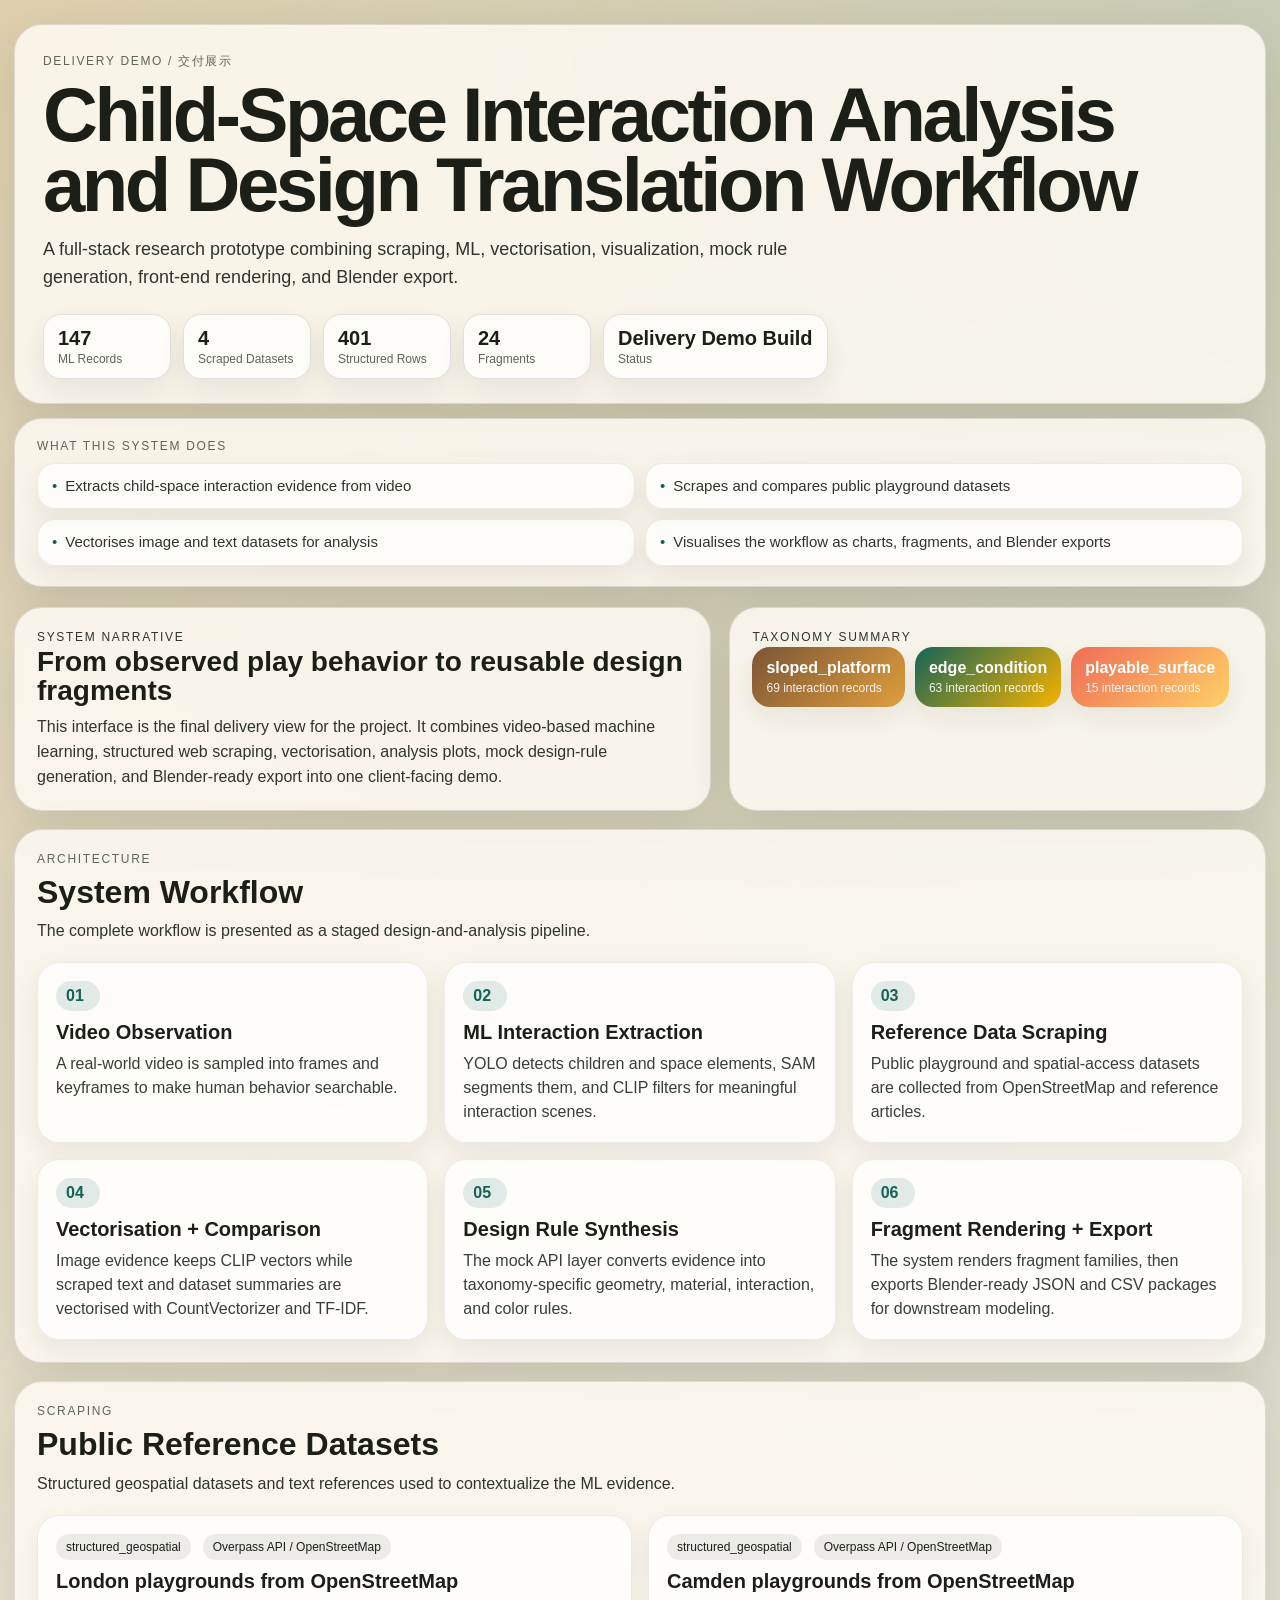
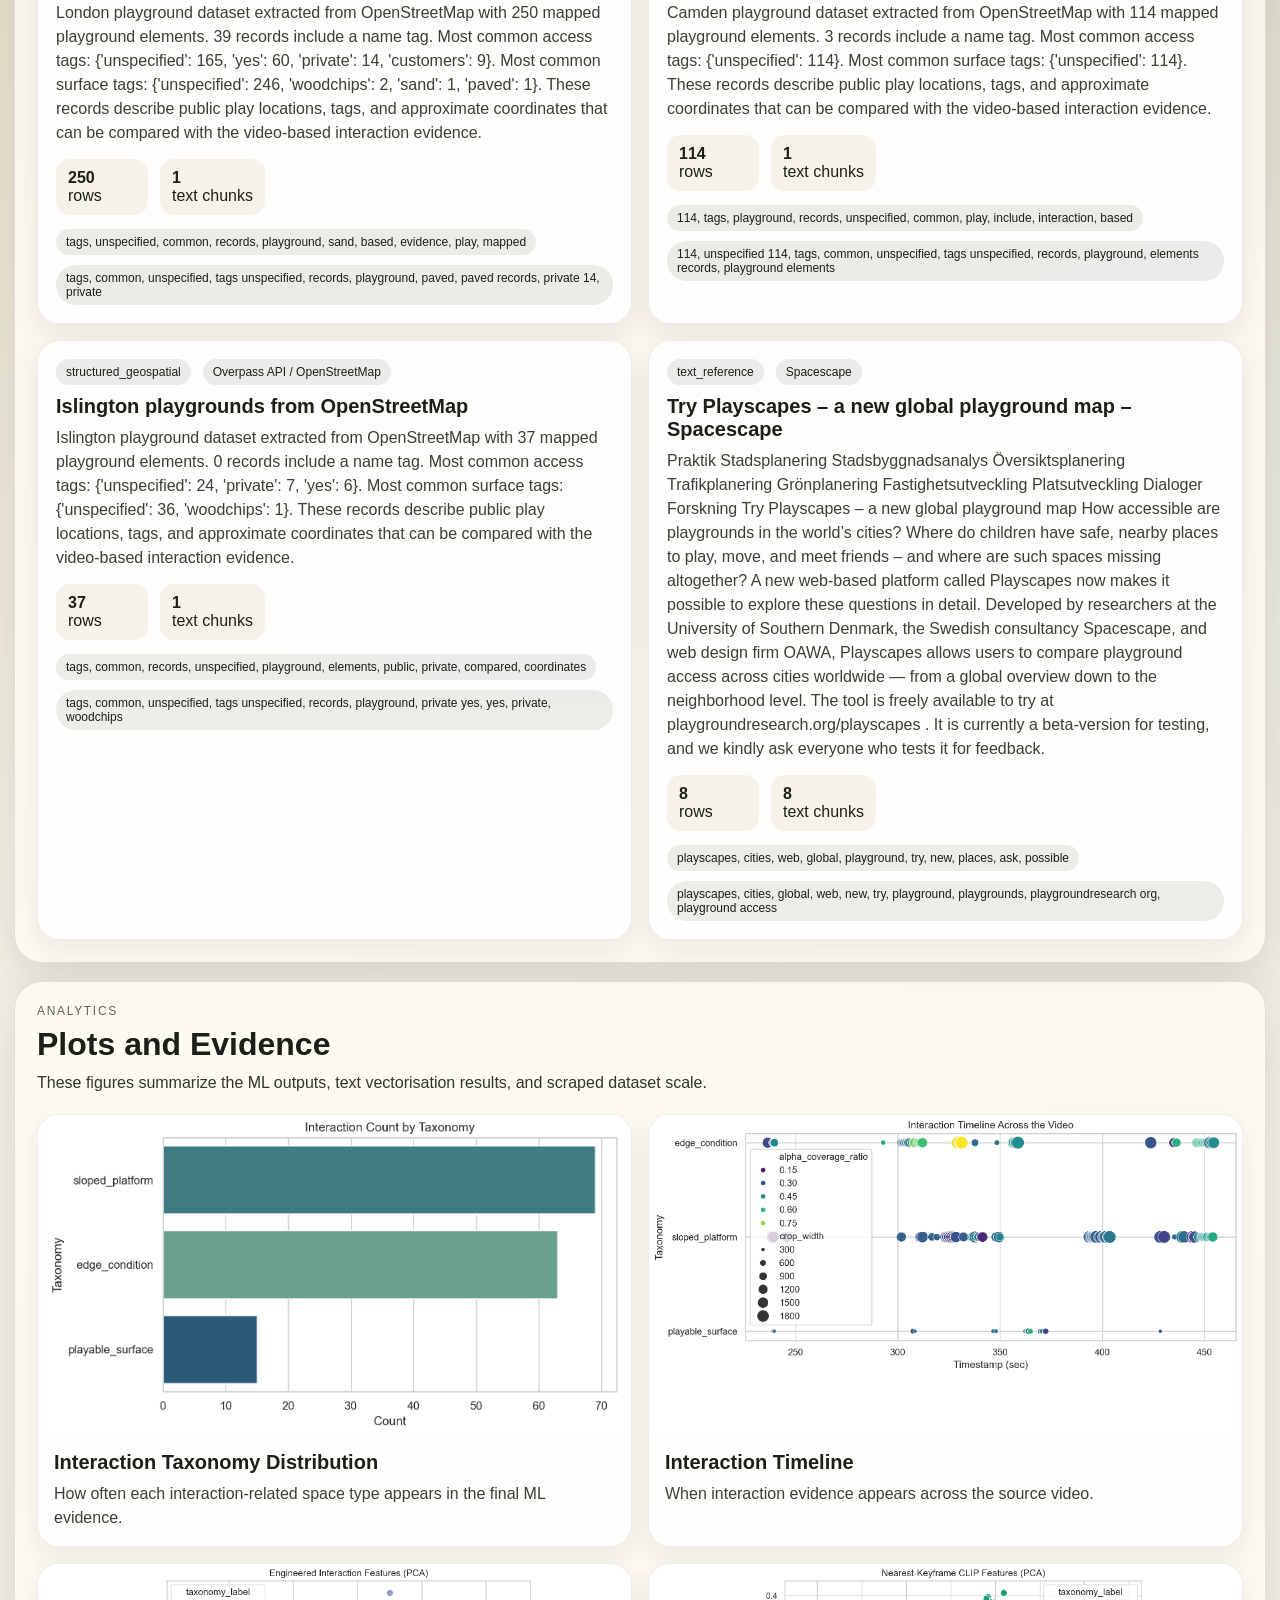
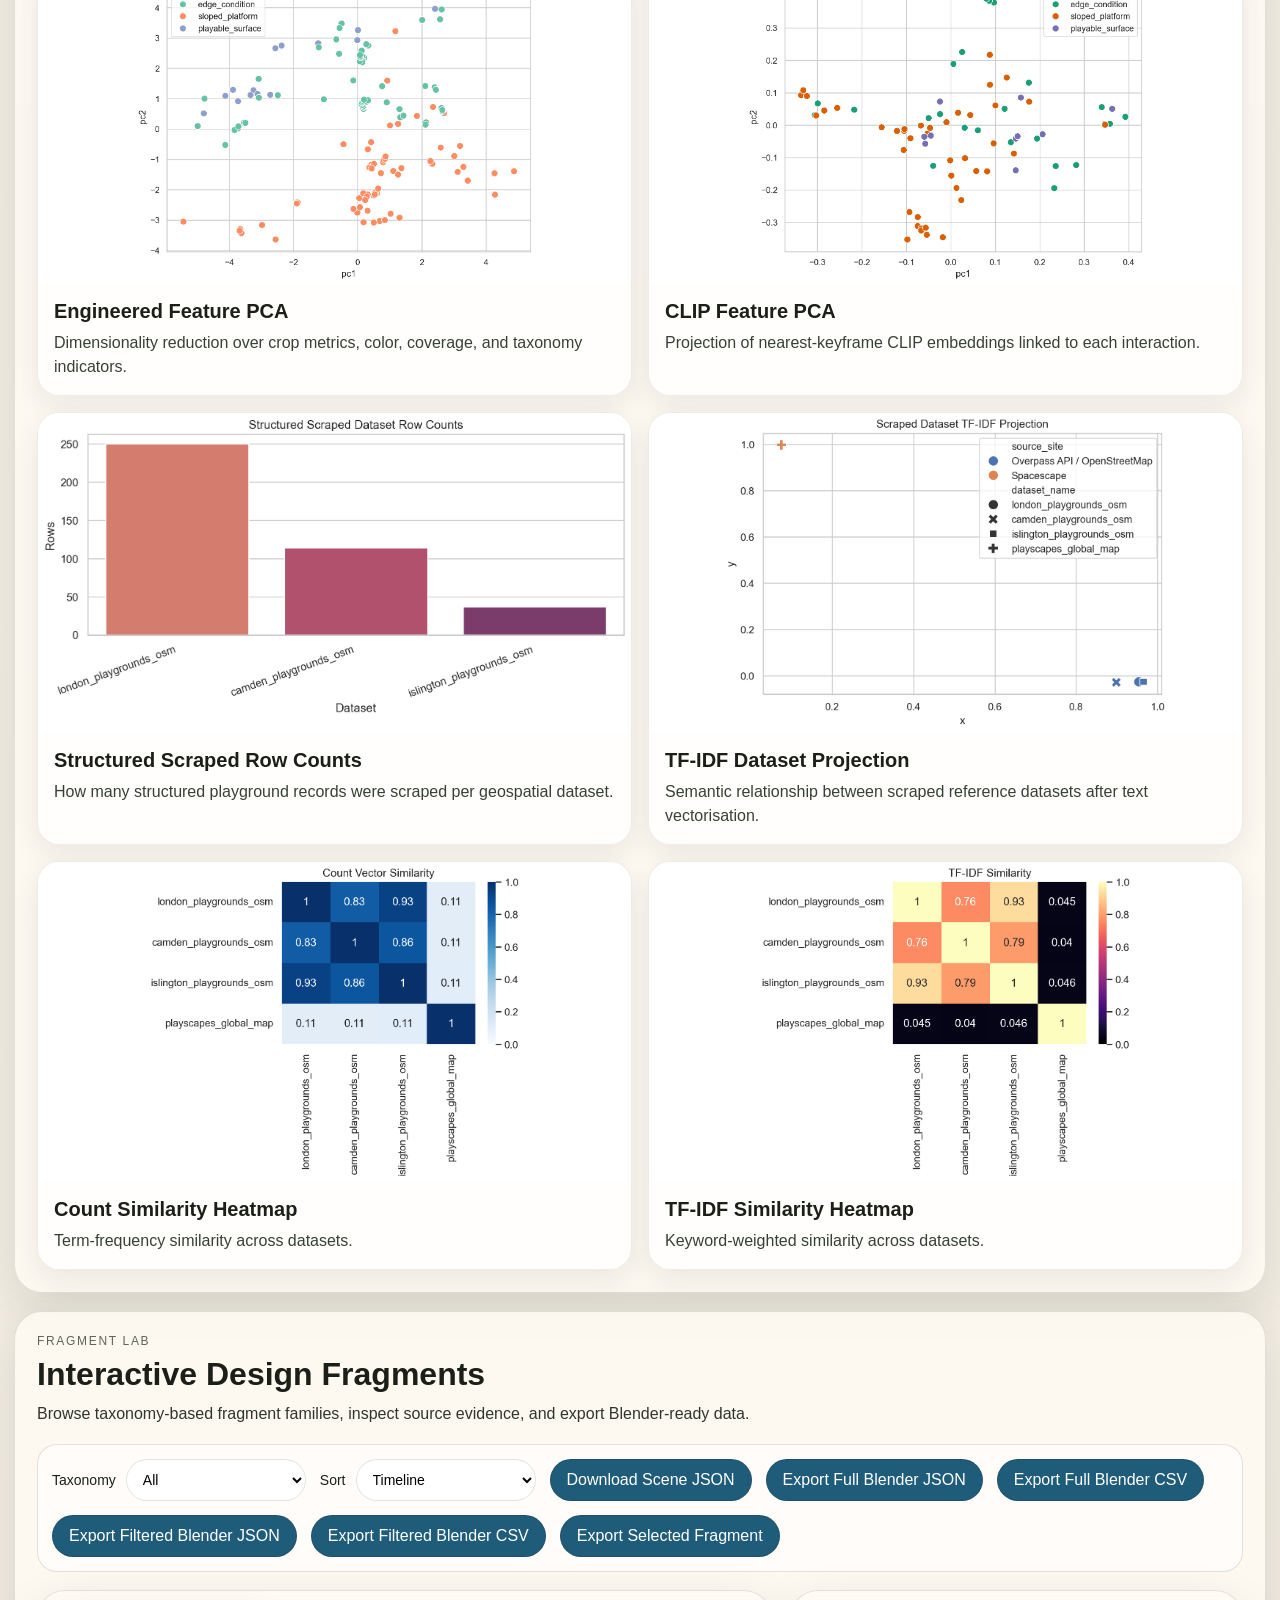
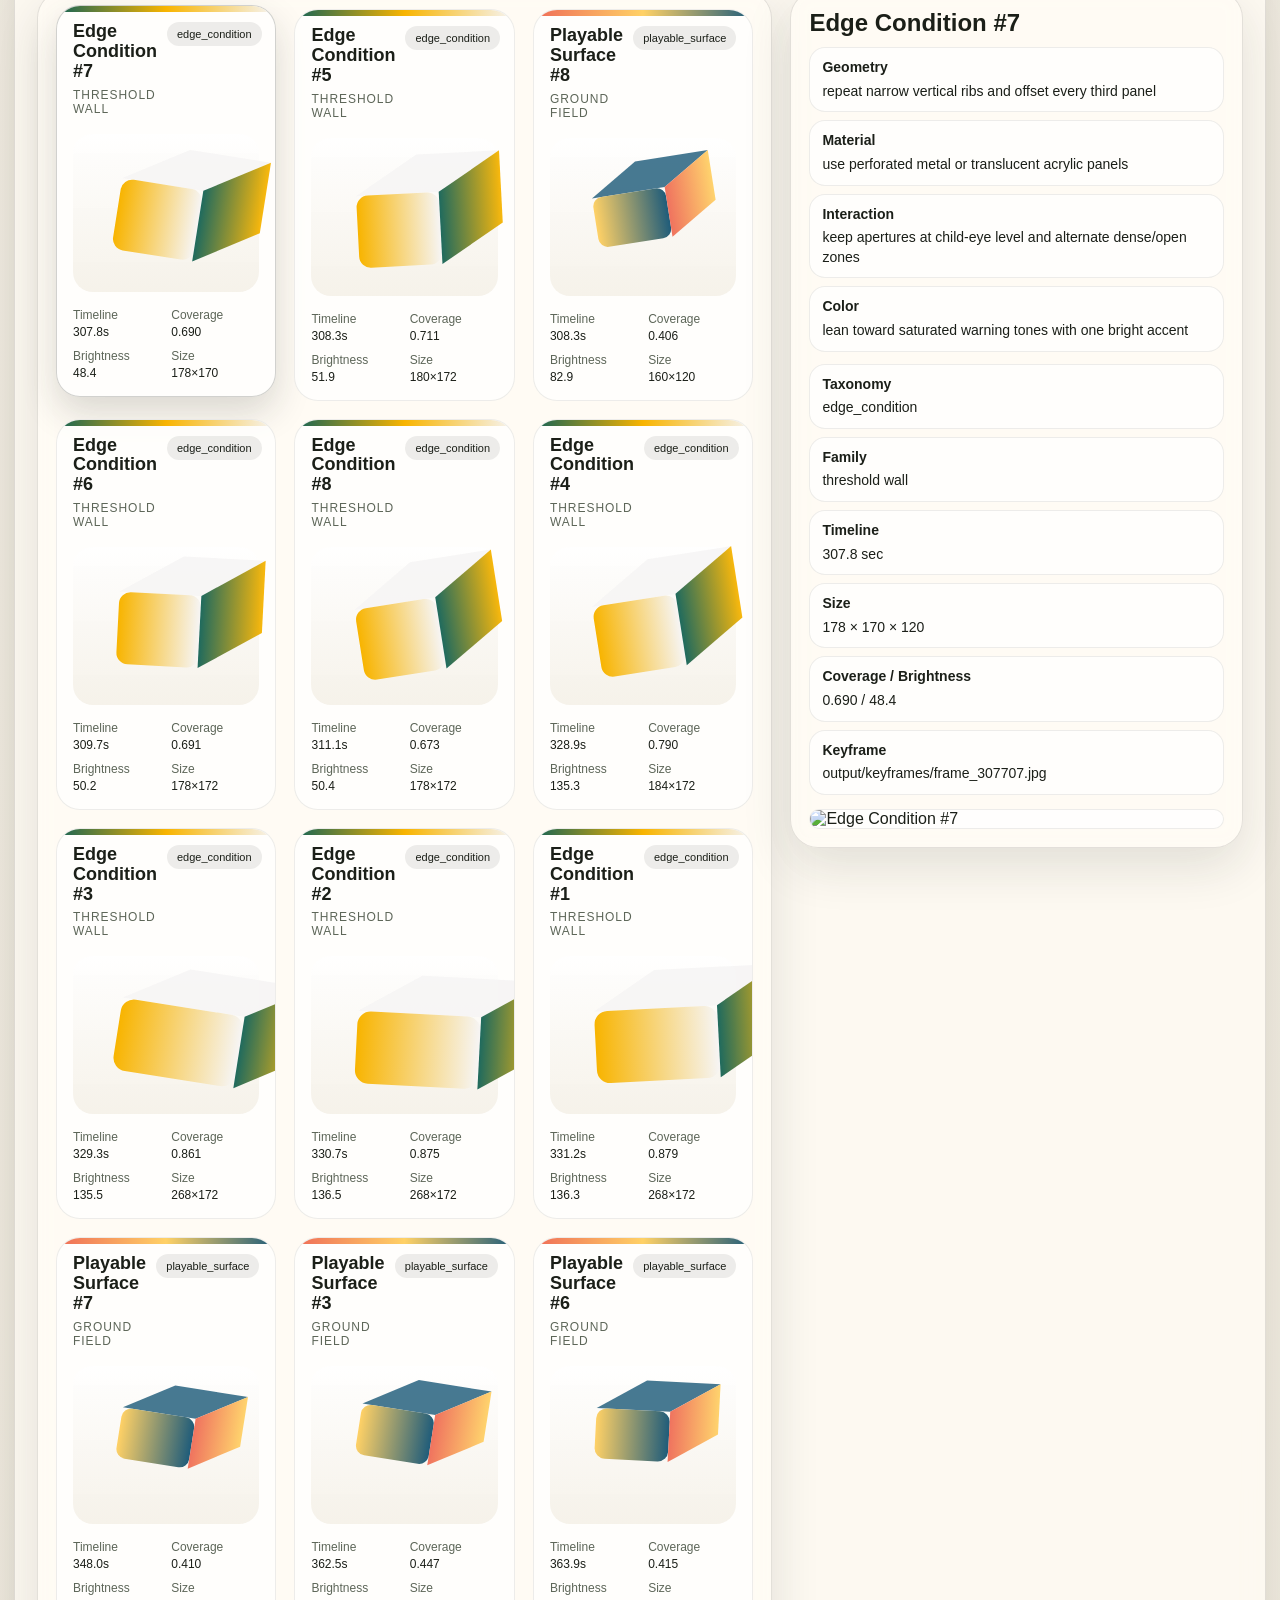
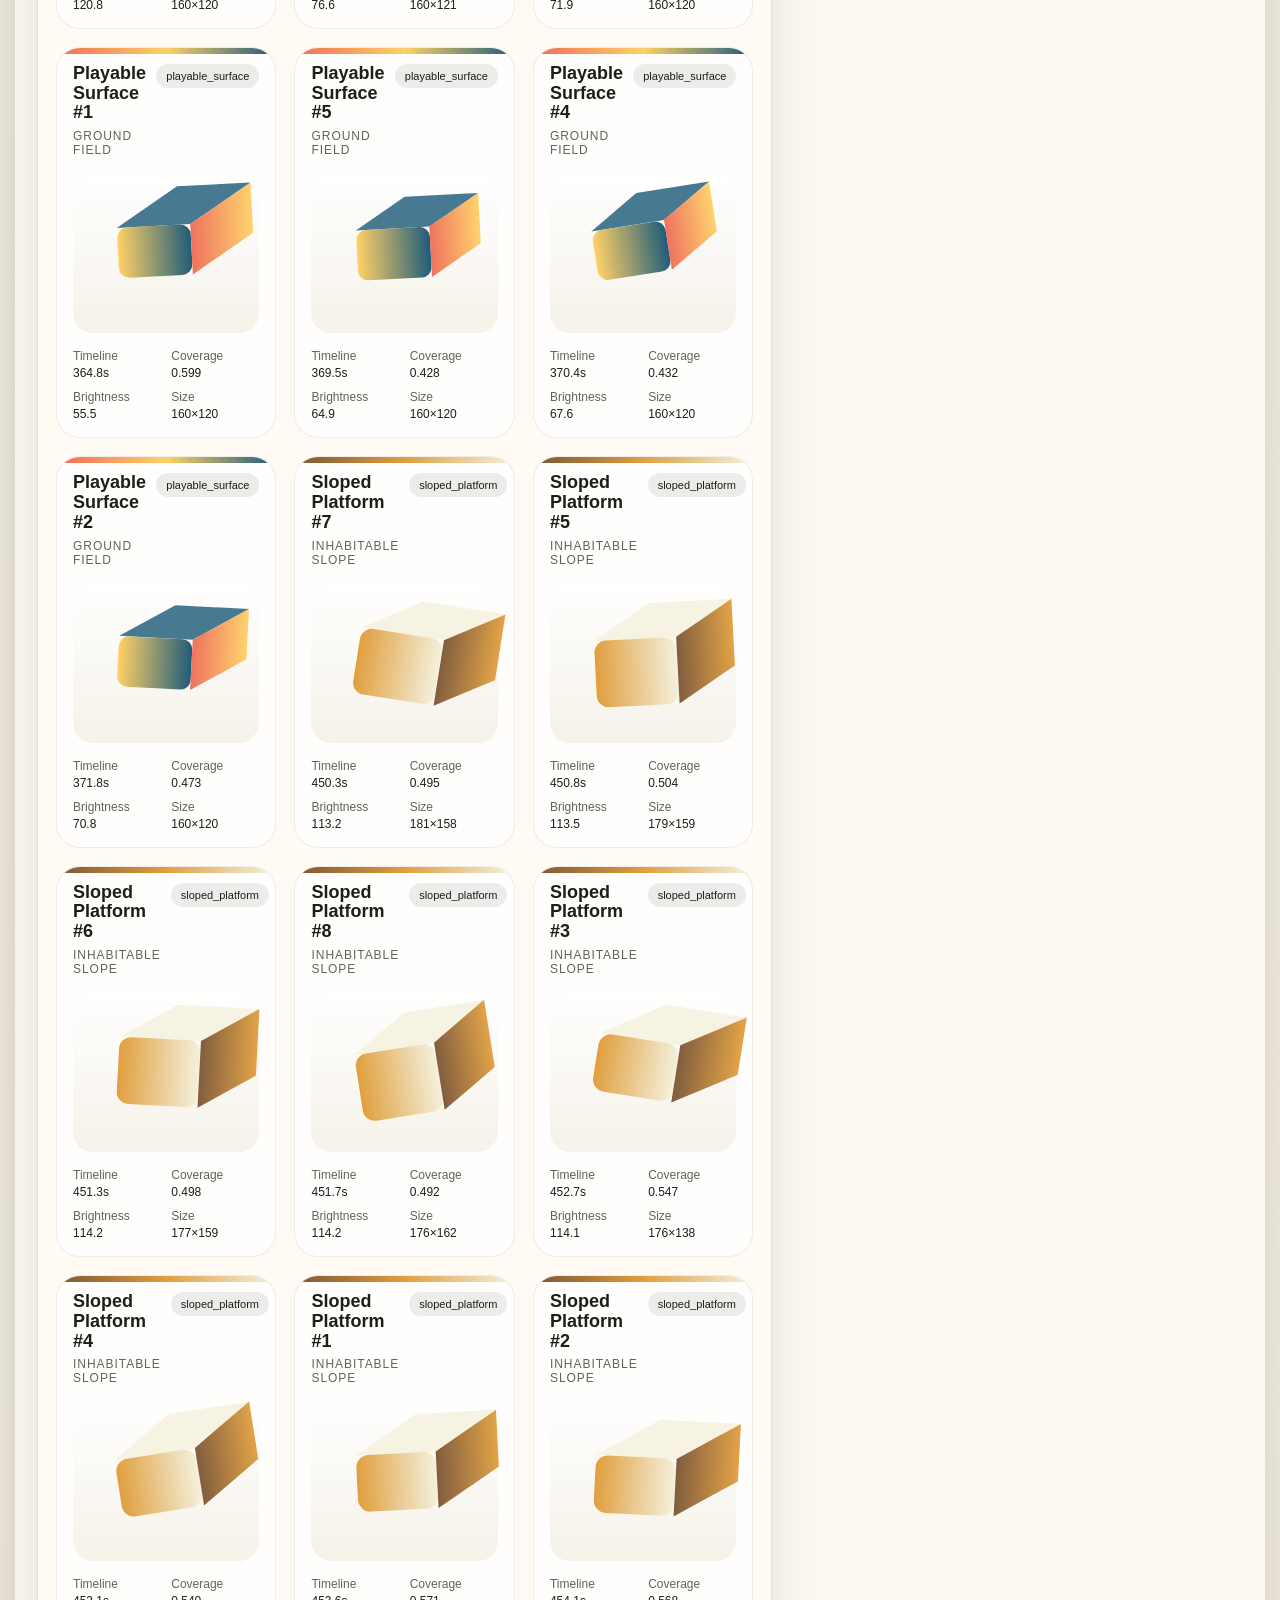
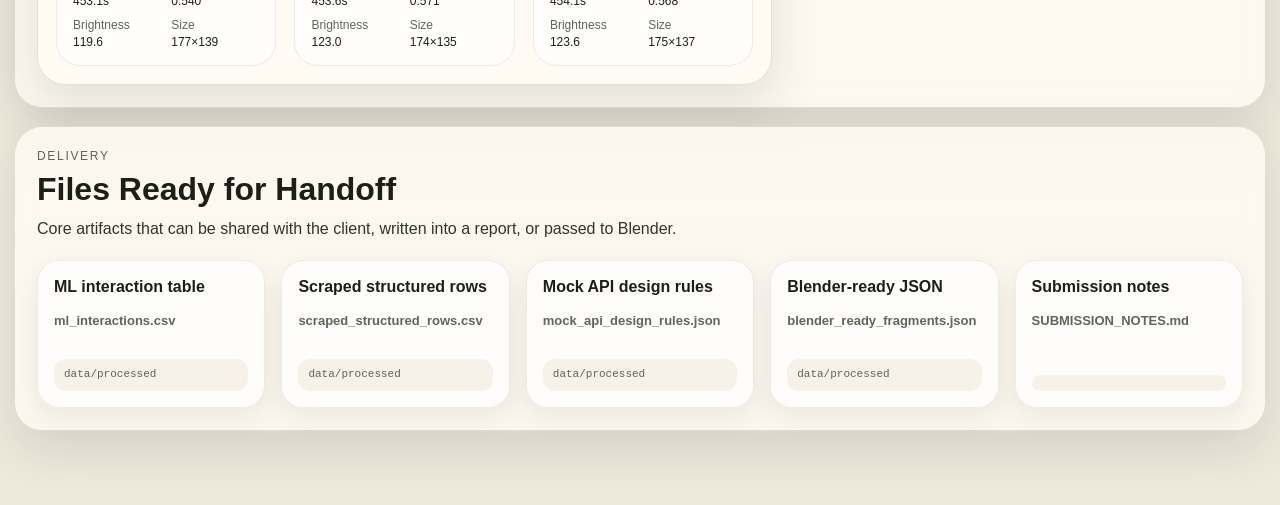
==== frontend/index.html @ 7c7498dd "Add files via upload" ====
<!doctype html>
<html lang="en">
  <head>
    <meta charset="utf-8" />
    <meta name="viewport" content="width=device-width, initial-scale=1" />
    <title>Child-Space Interaction Workflow Demo</title>
    <link rel="stylesheet" href="./styles.css" />
  </head>
  <body>
    <main class="page">
      <section class="hero">
        <div class="hero-copy">
          <p class="eyebrow">Delivery Demo / 交付展示</p>
          <h1 id="project-title">Child-Space Interaction Workflow</h1>
          <p class="lede" id="project-subtitle"></p>
          <div class="hero-stats" id="hero-stats"></div>
        </div>
        <aside class="hero-panel">
          <p class="overview-label">What This System Does</p>
          <ul class="hero-list">
            <li>Extracts child-space interaction evidence from video</li>
            <li>Scrapes and compares public playground datasets</li>
            <li>Vectorises image and text datasets for analysis</li>
            <li>Visualises the workflow as charts, fragments, and Blender exports</li>
          </ul>
        </aside>
      </section>

      <section class="overview-grid">
        <article class="overview-card overview-card-wide">
          <p class="overview-label">System Narrative</p>
          <h2>From observed play behavior to reusable design fragments</h2>
          <p>
            This interface is the final delivery view for the project. It combines video-based machine learning,
            structured web scraping, vectorisation, analysis plots, mock design-rule generation, and Blender-ready export
            into one client-facing demo.
          </p>
        </article>
        <article class="overview-card">
          <p class="overview-label">Taxonomy Summary</p>
          <div class="taxonomy-pills" id="taxonomy-pills"></div>
        </article>
      </section>

      <section class="section-card">
        <div class="section-header">
          <p class="section-kicker">Architecture</p>
          <h2>System Workflow</h2>
          <p>The complete workflow is presented as a staged design-and-analysis pipeline.</p>
        </div>
        <div class="workflow-grid" id="workflow-grid"></div>
      </section>

      <section class="section-card">
        <div class="section-header">
          <p class="section-kicker">Scraping</p>
          <h2>Public Reference Datasets</h2>
          <p>Structured geospatial datasets and text references used to contextualize the ML evidence.</p>
        </div>
        <div class="dataset-grid" id="dataset-grid"></div>
      </section>

      <section class="section-card">
        <div class="section-header">
          <p class="section-kicker">Analytics</p>
          <h2>Plots and Evidence</h2>
          <p>These figures summarize the ML outputs, text vectorisation results, and scraped dataset scale.</p>
        </div>
        <div class="plot-grid" id="plot-grid"></div>
      </section>

      <section class="section-card">
        <div class="section-header">
          <p class="section-kicker">Fragment Lab</p>
          <h2>Interactive Design Fragments</h2>
          <p>Browse taxonomy-based fragment families, inspect source evidence, and export Blender-ready data.</p>
        </div>

        <section class="toolbar">
          <label>
            Taxonomy
            <select id="taxonomy-filter">
              <option value="all">All</option>
            </select>
          </label>
          <label>
            Sort
            <select id="sort-mode">
              <option value="timestamp">Timeline</option>
              <option value="brightness">Brightness</option>
              <option value="coverage">Coverage</option>
            </select>
          </label>
          <button class="toolbar-button" id="download-scene" type="button">Download Scene JSON</button>
          <button class="toolbar-button" id="download-blender-full" type="button">Export Full Blender JSON</button>
          <button class="toolbar-button" id="download-blender-full-csv" type="button">Export Full Blender CSV</button>
          <button class="toolbar-button" id="download-blender-filtered" type="button">Export Filtered Blender JSON</button>
          <button class="toolbar-button" id="download-blender-filtered-csv" type="button">Export Filtered Blender CSV</button>
          <button class="toolbar-button" id="download-blender-selected" type="button">Export Selected Fragment</button>
        </section>

        <div class="fragment-layout">
          <div class="stage-wrap">
            <div class="stage" id="stage"></div>
          </div>
          <aside class="inspector" id="inspector">
            <h2>Fragment Inspector</h2>
            <p>Select a fragment card to inspect its rules and source metrics.</p>
          </aside>
        </div>
      </section>

      <section class="section-card">
        <div class="section-header">
          <p class="section-kicker">Delivery</p>
          <h2>Files Ready for Handoff</h2>
          <p>Core artifacts that can be shared with the client, written into a report, or passed to Blender.</p>
        </div>
        <div class="deliverable-grid" id="deliverable-grid"></div>
      </section>
    </main>
    <script src="./app.js" type="module"></script>
  </body>
</html>
---- frontend/styles.css ----
:root {
  --bg: #f5f1e8;
  --ink: #1b1f18;
  --muted: #5d6658;
  --panel: rgba(255, 252, 245, 0.82);
  --stroke: rgba(27, 31, 24, 0.12);
  --shadow: 0 18px 50px rgba(27, 31, 24, 0.12);
  --shadow-soft: 0 10px 28px rgba(27, 31, 24, 0.08);
  --font-display: "Avenir Next", "Helvetica Neue", sans-serif;
  --font-body: "IBM Plex Sans", "Helvetica Neue", sans-serif;
}

* {
  box-sizing: border-box;
}

body {
  margin: 0;
  font-family: var(--font-body);
  color: var(--ink);
  background:
    radial-gradient(circle at top left, rgba(224, 159, 62, 0.28), transparent 30%),
    radial-gradient(circle at top right, rgba(20, 99, 86, 0.22), transparent 32%),
    linear-gradient(180deg, #f7f3ea 0%, #efe9dc 100%);
}

.page {
  width: min(1320px, calc(100vw - 28px));
  margin: 0 auto;
  padding: 24px 0 56px;
}

.hero {
  display: grid;
  grid-template-columns: 1fr;
  gap: 14px;
  align-items: start;
  margin-bottom: 20px;
}

.hero-copy,
.hero-panel,
.section-card,
.overview-card,
.inspector,
.stage-wrap {
  border: 1px solid var(--stroke);
  border-radius: 28px;
  background: var(--panel);
  box-shadow: var(--shadow);
  backdrop-filter: blur(10px);
}

.hero-copy {
  padding: 28px 28px 24px;
}

.hero-panel {
  padding: 20px 22px;
  align-self: start;
  min-height: 0;
}

.eyebrow,
.overview-label,
.section-kicker {
  margin: 0 0 10px;
  text-transform: uppercase;
  letter-spacing: 0.14em;
  font-size: 12px;
  color: var(--muted);
}

.hero h1 {
  margin: 0;
  font-family: var(--font-display);
  font-size: clamp(38px, 6vw, 76px);
  line-height: 0.92;
  letter-spacing: -0.045em;
}

.lede {
  width: min(760px, 100%);
  margin: 16px 0 0;
  font-size: 18px;
  line-height: 1.55;
  color: #2f352d;
}

.hero-list {
  margin: 0;
  padding: 0;
  list-style: none;
  display: grid;
  grid-template-columns: repeat(2, minmax(0, 1fr));
  gap: 10px;
  color: #2f352d;
  line-height: 1.38;
  font-size: 15px;
}

.hero-panel .overview-label {
  margin-bottom: 10px;
}

.hero-panel li {
  min-width: 0;
  padding: 12px 14px;
  border-radius: 18px;
  border: 1px solid rgba(27, 31, 24, 0.08);
  background: rgba(255, 255, 255, 0.72);
  box-shadow: var(--shadow-soft);
}

.hero-panel li::before {
  content: "•";
  display: inline-block;
  margin-right: 8px;
  color: #146356;
}

.hero-stats {
  display: flex;
  flex-wrap: wrap;
  gap: 12px;
  margin-top: 22px;
}

.stat {
  min-width: 128px;
  padding: 12px 14px;
  border: 1px solid var(--stroke);
  border-radius: 18px;
  background: rgba(255, 255, 255, 0.72);
  box-shadow: var(--shadow-soft);
}

.stat strong,
.stat span {
  display: block;
}

.stat strong {
  font-size: 20px;
}

.stat span {
  margin-top: 2px;
  color: var(--muted);
  font-size: 12px;
}

.overview-grid {
  display: grid;
  grid-template-columns: 1.3fr 1fr;
  gap: 18px;
  margin-bottom: 18px;
}

.overview-card {
  padding: 20px 22px;
}

.overview-card h2 {
  margin: 0 0 10px;
  font-size: 28px;
  line-height: 1.05;
}

.overview-card p {
  margin: 0;
  line-height: 1.55;
  color: #2f352d;
}

.taxonomy-pills,
.mini-pill-row {
  display: flex;
  flex-wrap: wrap;
  gap: 10px;
}

.taxonomy-pill {
  padding: 12px 14px;
  min-width: 130px;
  border-radius: 18px;
  color: white;
  box-shadow: var(--shadow-soft);
}

.taxonomy-pill strong,
.taxonomy-pill span {
  display: block;
}

.taxonomy-pill span {
  margin-top: 4px;
  font-size: 12px;
  opacity: 0.9;
}

.section-card {
  padding: 22px;
  margin-bottom: 18px;
}

.section-header {
  margin-bottom: 18px;
}

.section-header h2 {
  margin: 0;
  font-size: 32px;
  line-height: 1.05;
}

.section-header p:last-child {
  margin: 10px 0 0;
  color: #2f352d;
  line-height: 1.55;
}

.workflow-grid,
.dataset-grid,
.plot-grid,
.deliverable-grid {
  display: grid;
  gap: 16px;
}

.workflow-grid {
  grid-template-columns: repeat(3, minmax(0, 1fr));
}

.workflow-card,
.dataset-card,
.plot-card,
.deliverable-card {
  border-radius: 22px;
  border: 1px solid rgba(27, 31, 24, 0.08);
  background: rgba(255, 255, 255, 0.74);
  box-shadow: var(--shadow-soft);
}

.workflow-card {
  padding: 18px;
}

.workflow-stage {
  display: inline-flex;
  min-width: 44px;
  padding: 6px 10px;
  border-radius: 999px;
  background: rgba(20, 99, 86, 0.12);
  color: #146356;
  font-weight: 700;
  margin-bottom: 10px;
}

.workflow-card h3,
.dataset-card h3,
.plot-copy h3 {
  margin: 0 0 8px;
  font-size: 20px;
}

.workflow-card p,
.dataset-card p,
.plot-copy p,
.deliverable-card span {
  margin: 0;
  color: #374036;
  line-height: 1.5;
}

.dataset-grid {
  grid-template-columns: repeat(2, minmax(0, 1fr));
}

.dataset-card {
  padding: 18px;
}

.dataset-meta,
.dataset-stats {
  display: flex;
  gap: 12px;
  flex-wrap: wrap;
}

.dataset-meta {
  margin-bottom: 10px;
}

.dataset-type,
.dataset-source,
.mini-pill {
  display: inline-flex;
  padding: 6px 10px;
  border-radius: 999px;
  background: rgba(27, 31, 24, 0.08);
  font-size: 12px;
}

.dataset-stats {
  margin: 14px 0;
}

.dataset-stats div {
  min-width: 92px;
  padding: 10px 12px;
  border-radius: 14px;
  background: rgba(245, 241, 232, 0.9);
}

.dataset-stats strong,
.dataset-stats span {
  display: block;
}

.plot-grid {
  grid-template-columns: repeat(2, minmax(0, 1fr));
}

.plot-card {
  overflow: hidden;
}

.plot-card img {
  display: block;
  width: 100%;
  height: 320px;
  object-fit: contain;
  object-position: center top;
  background: white;
}

.plot-copy {
  padding: 16px;
}

.toolbar {
  display: flex;
  gap: 14px;
  flex-wrap: wrap;
  align-items: center;
  margin-bottom: 18px;
  padding: 14px;
  border: 1px solid var(--stroke);
  background: rgba(255, 255, 255, 0.62);
  border-radius: 20px;
}

.toolbar label {
  display: flex;
  align-items: center;
  gap: 10px;
  font-size: 14px;
}

.toolbar select,
.toolbar-button {
  min-height: 42px;
  border-radius: 999px;
  font: inherit;
}

.toolbar select {
  min-width: 180px;
  padding: 10px 12px;
  border: 1px solid var(--stroke);
  background: white;
}

.toolbar-button {
  padding: 10px 16px;
  border: 1px solid rgba(27, 31, 24, 0.18);
  background: #1f5c7a;
  color: white;
  cursor: pointer;
}

.toolbar-button:hover {
  background: #18475f;
}

.fragment-layout {
  display: grid;
  grid-template-columns: 1.3fr 0.8fr;
  gap: 18px;
  align-items: start;
}

.stage-wrap {
  padding: 18px;
}

.stage {
  display: grid;
  grid-template-columns: repeat(auto-fill, minmax(220px, 1fr));
  gap: 18px;
}

.fragment-card {
  position: relative;
  min-height: 280px;
  padding: 16px;
  border-radius: 24px;
  border: 1px solid rgba(27, 31, 24, 0.08);
  background: rgba(255, 255, 255, 0.74);
  cursor: pointer;
  overflow: hidden;
  transition: transform 180ms ease, box-shadow 180ms ease, border-color 180ms ease;
}

.fragment-card:hover,
.fragment-card.is-active {
  transform: translateY(-4px);
  box-shadow: 0 16px 36px rgba(27, 31, 24, 0.16);
  border-color: rgba(27, 31, 24, 0.2);
}

.fragment-swatch {
  position: absolute;
  inset: 0 0 auto;
  height: 6px;
}

.fragment-meta {
  display: flex;
  justify-content: space-between;
  gap: 10px;
  align-items: flex-start;
}

.fragment-title {
  margin: 0;
  font-size: 18px;
  font-weight: 700;
  line-height: 1.1;
}

.fragment-family {
  margin: 6px 0 0;
  font-size: 12px;
  color: var(--muted);
  text-transform: uppercase;
  letter-spacing: 0.08em;
}

.fragment-badge {
  padding: 6px 10px;
  border-radius: 999px;
  font-size: 11px;
  background: rgba(27, 31, 24, 0.08);
}

.fragment-preview {
  display: grid;
  place-items: center;
  margin: 18px 0 16px;
  height: 158px;
  border-radius: 20px;
  background: linear-gradient(180deg, rgba(255, 255, 255, 0.68), rgba(245, 241, 232, 0.92));
}

.fragment-svg {
  overflow: visible;
}

.fragment-stats {
  display: grid;
  grid-template-columns: repeat(2, 1fr);
  gap: 10px;
  font-size: 12px;
}

.fragment-stats span {
  display: block;
  color: var(--muted);
  margin-bottom: 3px;
}

.inspector {
  padding: 18px;
  align-self: start;
  position: sticky;
  top: 18px;
}

.inspector h2 {
  margin: 0 0 10px;
  font-size: 24px;
}

.inspector-grid {
  display: grid;
  grid-template-columns: 1fr;
  gap: 12px;
}

.inspector-preview {
  margin-top: 14px;
  border-radius: 20px;
  border: 1px solid rgba(27, 31, 24, 0.08);
  overflow: hidden;
  background: rgba(255, 255, 255, 0.76);
}

.inspector-preview img {
  display: block;
  width: 100%;
  height: auto;
}

.rule-list,
.metric-list {
  display: grid;
  gap: 8px;
  min-width: 0;
}

.rule-item,
.metric-item {
  padding: 10px 12px;
  border-radius: 16px;
  background: rgba(255, 255, 255, 0.74);
  border: 1px solid rgba(27, 31, 24, 0.08);
  font-size: 14px;
  line-height: 1.4;
  min-width: 0;
  overflow-wrap: anywhere;
  word-break: break-word;
}

.rule-item strong,
.metric-item strong {
  display: block;
  margin-bottom: 4px;
}

.deliverable-grid {
  grid-template-columns: repeat(5, minmax(0, 1fr));
  align-items: stretch;
}

.deliverable-card {
  display: flex;
  flex-direction: column;
  gap: 8px;
  justify-content: flex-start;
  padding: 16px;
  text-decoration: none;
  color: inherit;
  min-height: 148px;
  overflow: hidden;
}

.deliverable-card strong {
  display: block;
  margin-bottom: 8px;
  font-size: 16px;
  line-height: 1.2;
  overflow-wrap: anywhere;
}

.deliverable-card:hover {
  transform: translateY(-2px);
}

.deliverable-card span {
  font-size: 13px;
  line-height: 1.4;
  color: var(--muted);
  overflow-wrap: anywhere;
  word-break: break-word;
}

.deliverable-file {
  font-size: 14px;
  font-weight: 600;
  color: #2f352d;
}

.deliverable-path {
  display: block;
  margin-top: auto;
  padding: 8px 10px;
  border-radius: 12px;
  background: rgba(245, 241, 232, 0.9);
  color: var(--muted);
  font-family: "SFMono-Regular", "Menlo", monospace;
  font-size: 11px;
  line-height: 1.45;
  white-space: normal;
  overflow-wrap: anywhere;
  word-break: break-word;
}

@media (max-width: 1100px) {
  .overview-grid,
  .fragment-layout {
    grid-template-columns: 1fr;
  }

  .workflow-grid,
  .dataset-grid,
  .plot-grid,
  .deliverable-grid {
    grid-template-columns: 1fr;
  }

  .inspector {
    position: static;
  }

  .inspector-grid {
    grid-template-columns: 1fr;
  }
}

@media (max-width: 900px) {
  .hero-list {
    grid-template-columns: 1fr;
  }

  .plot-card img {
    height: 280px;
  }
}
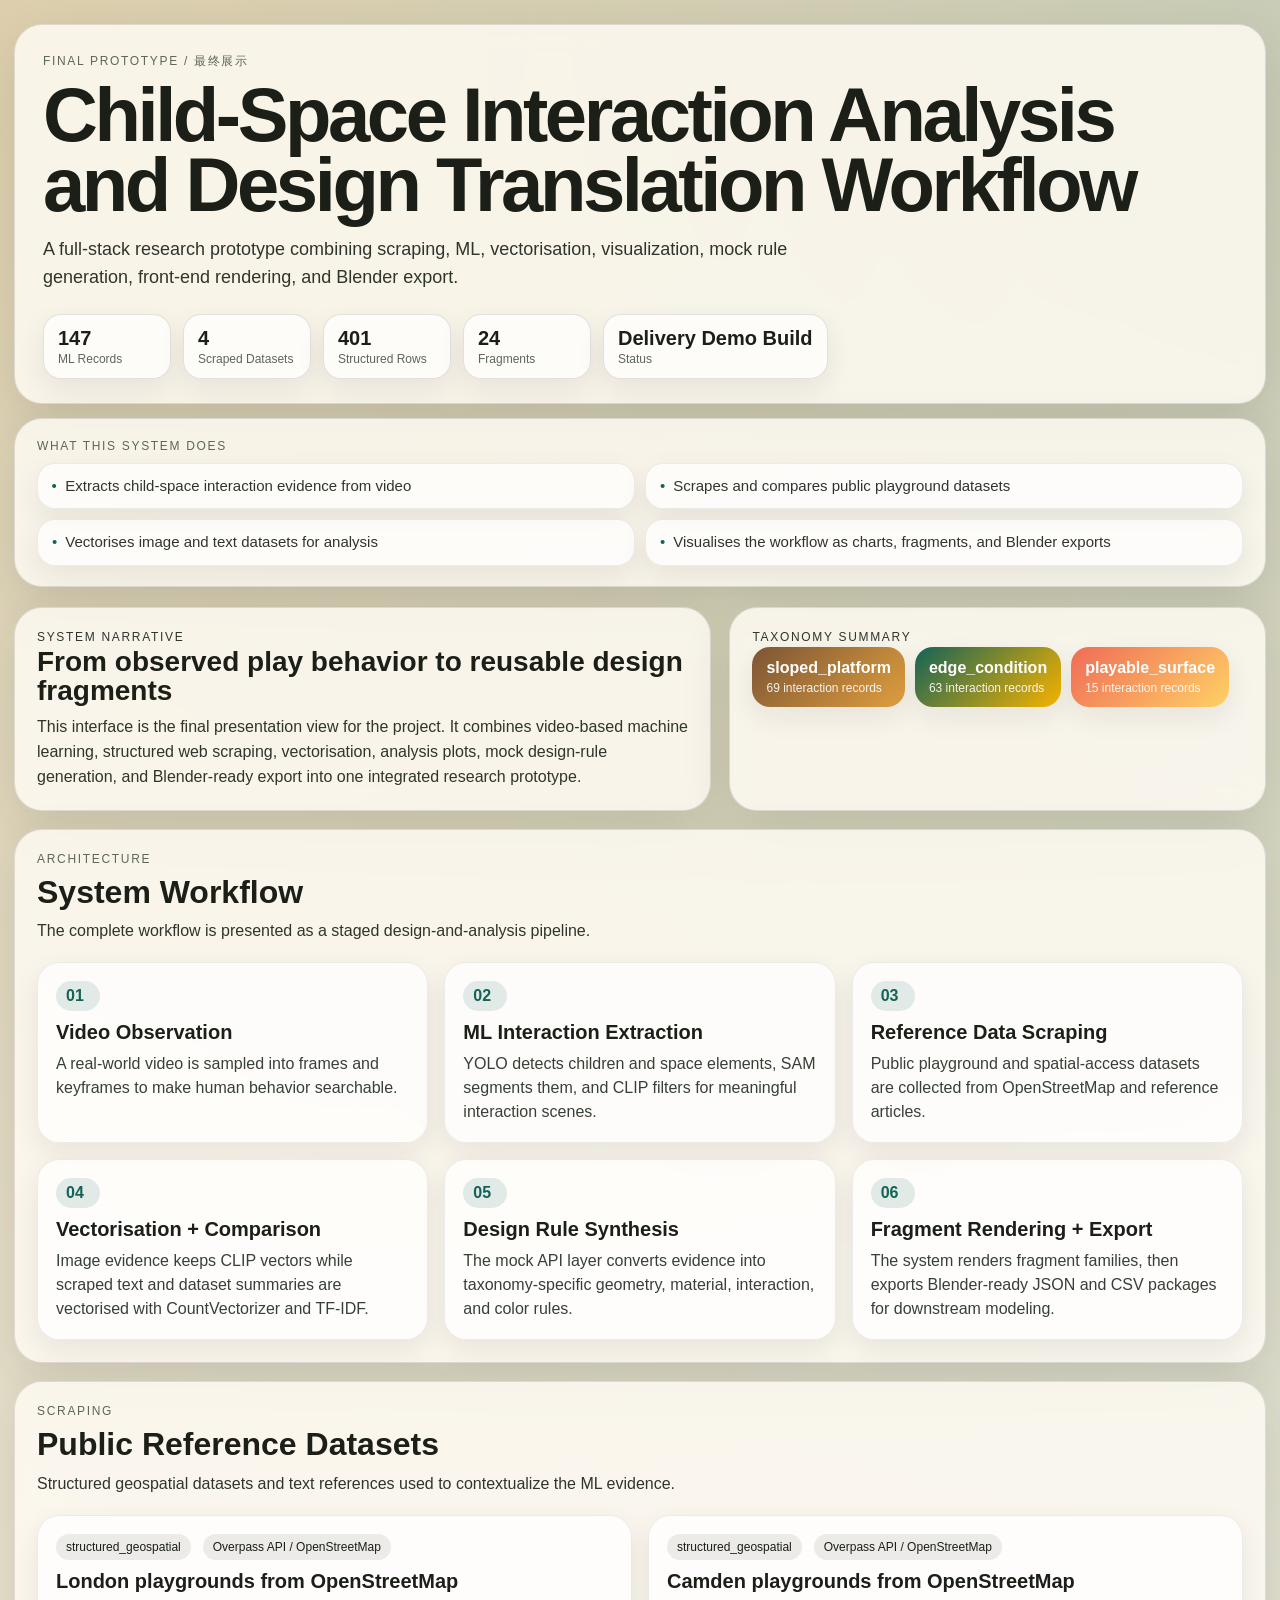
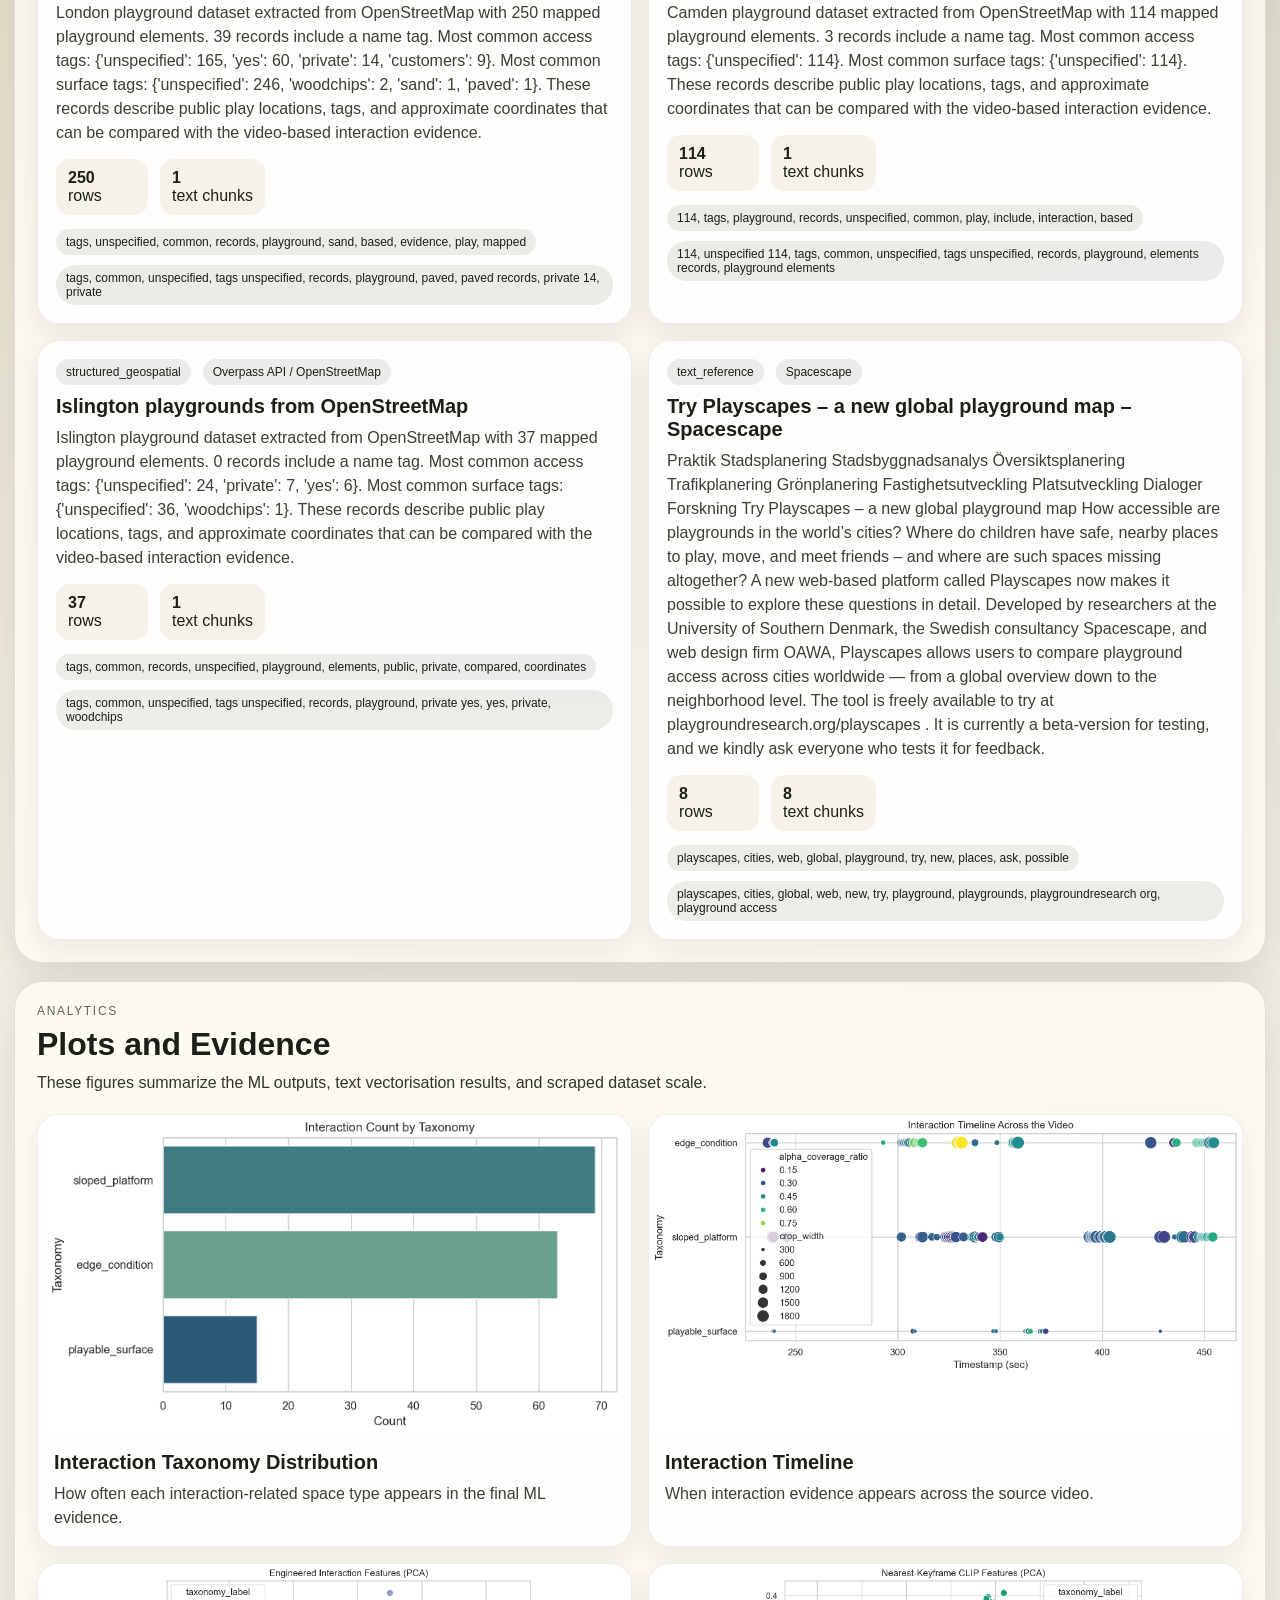
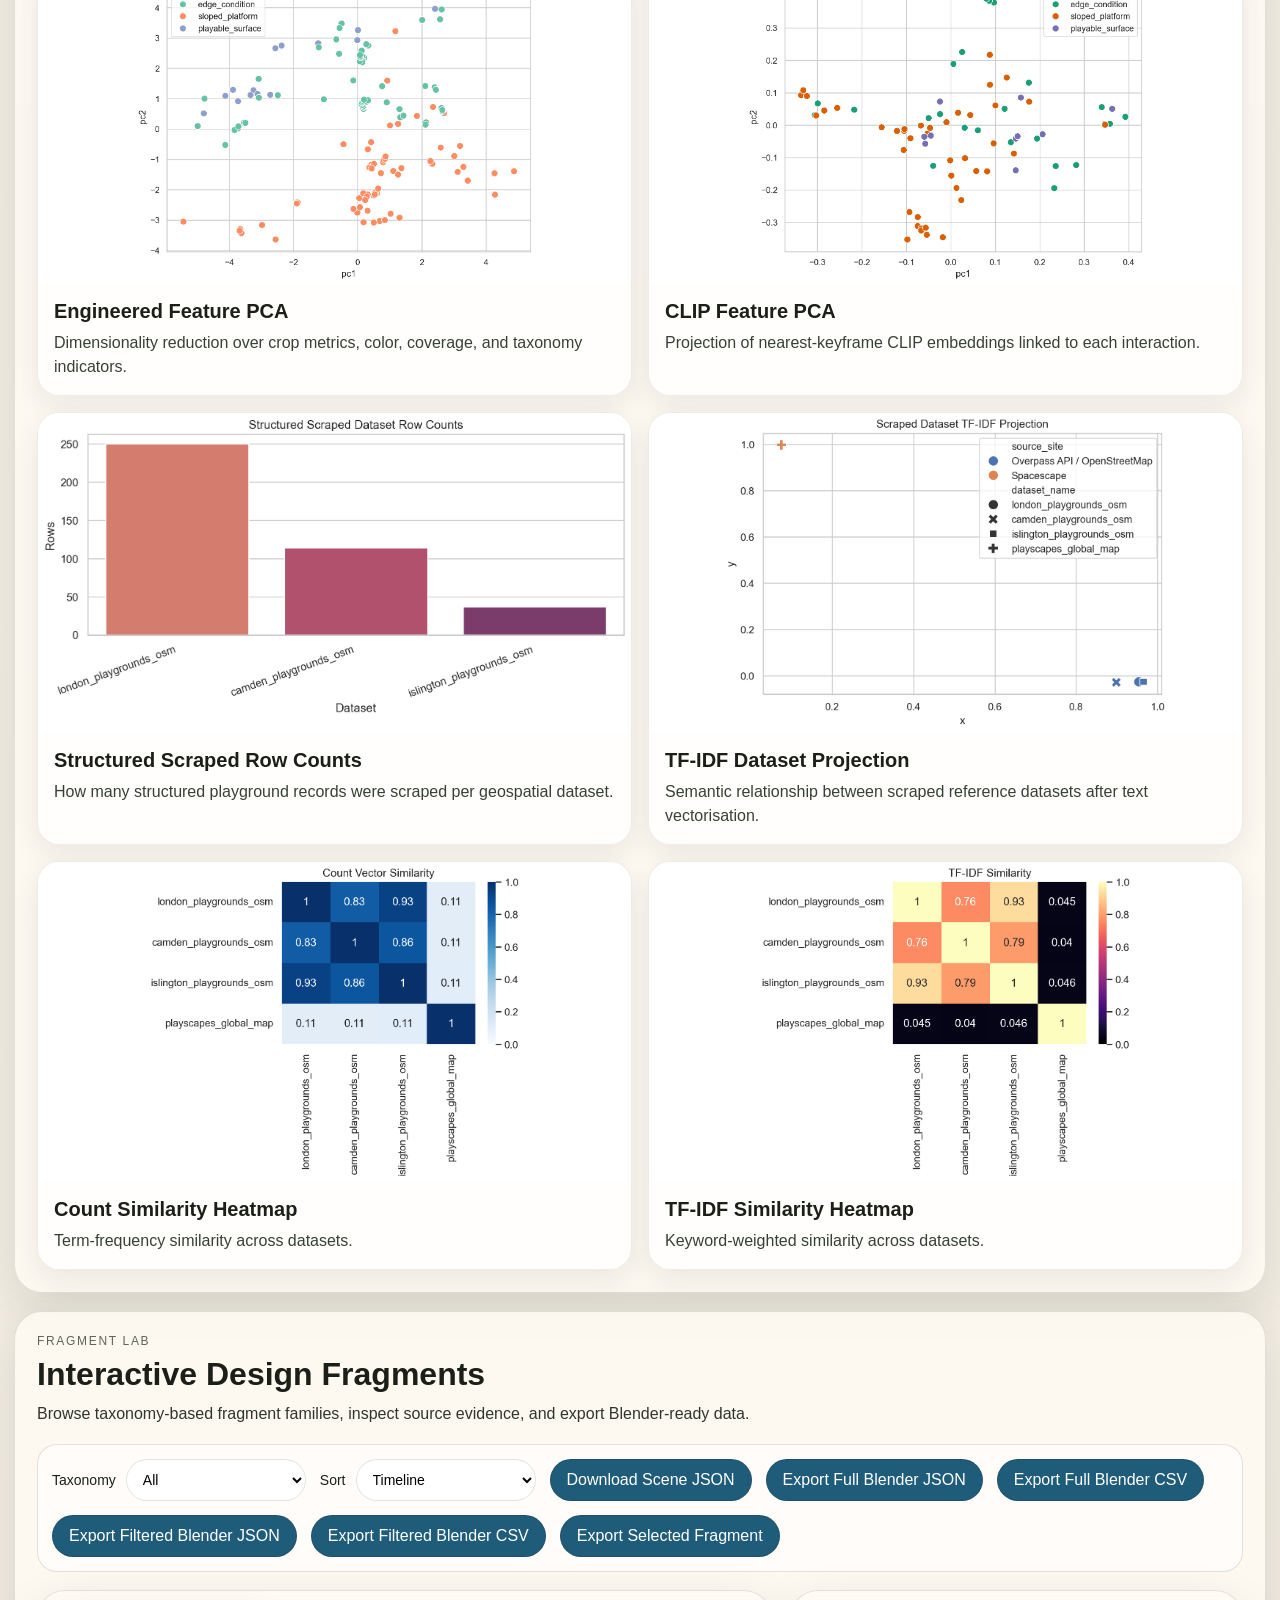
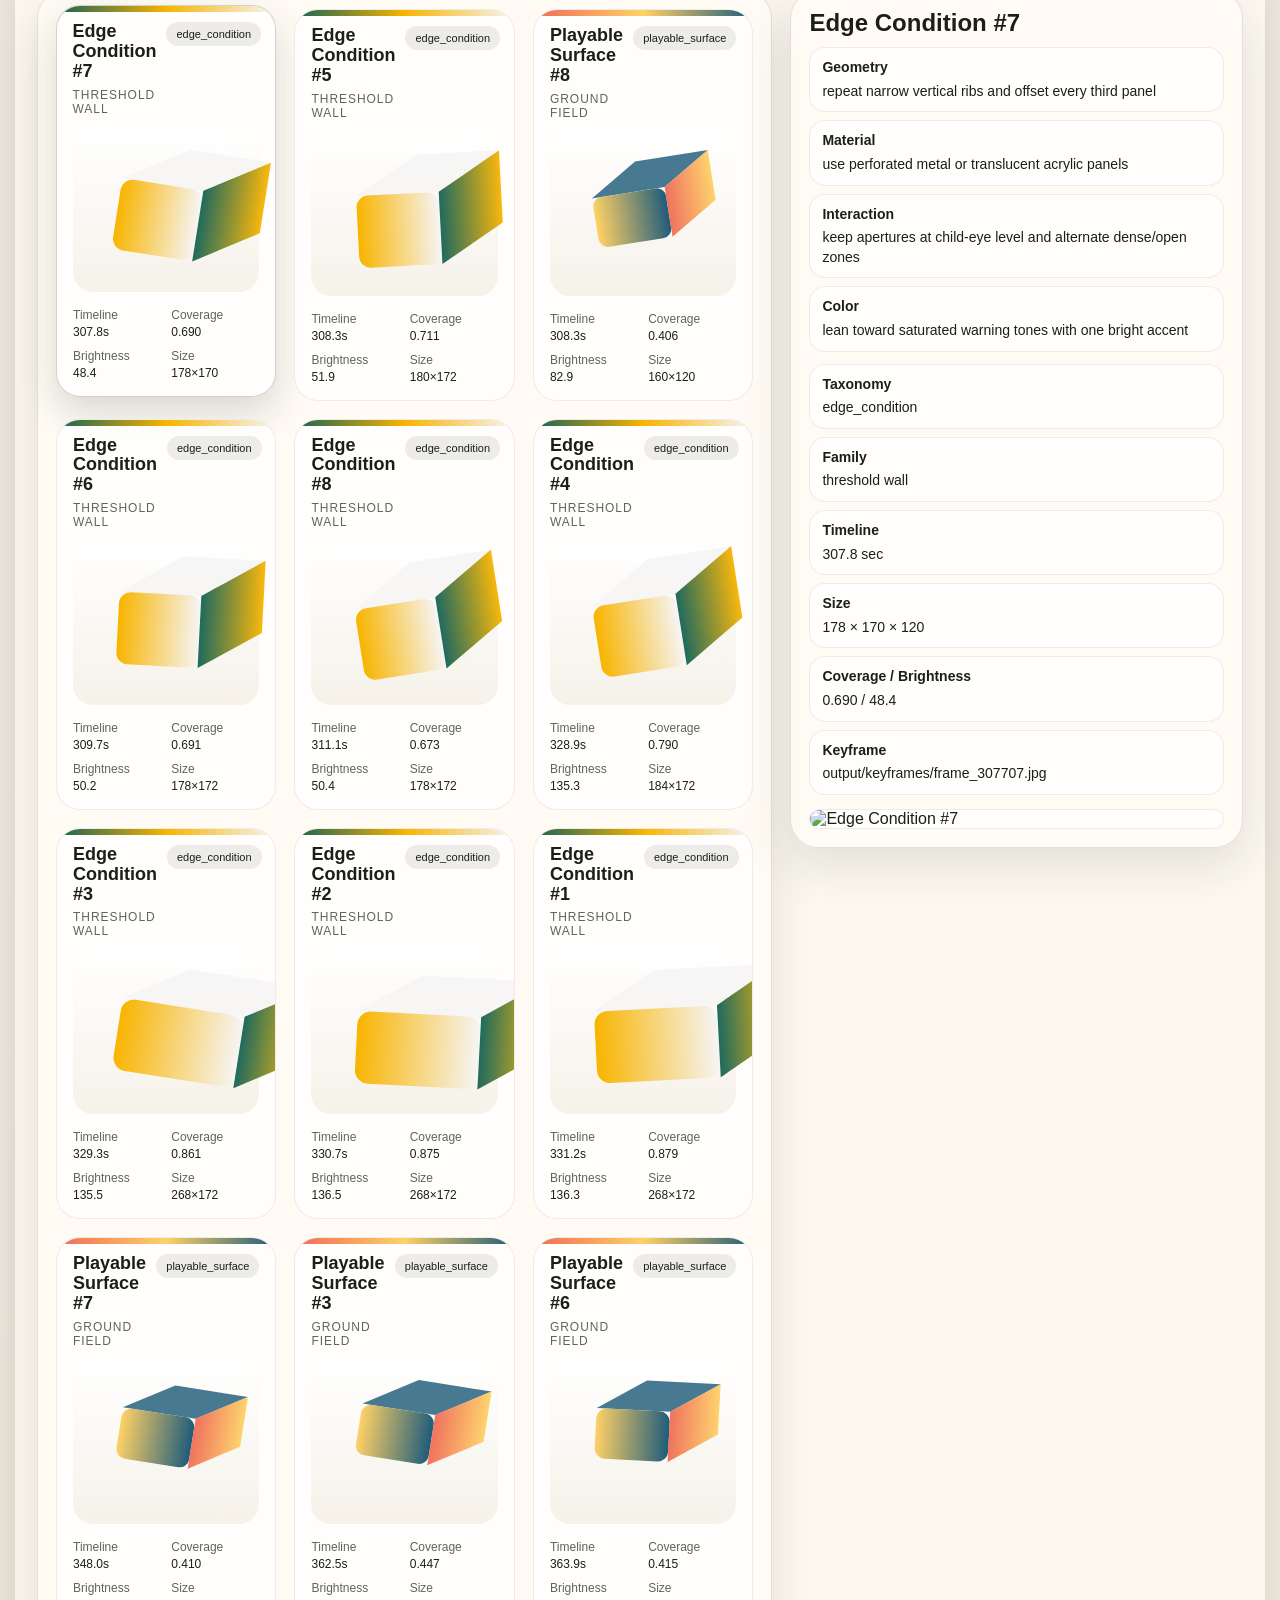
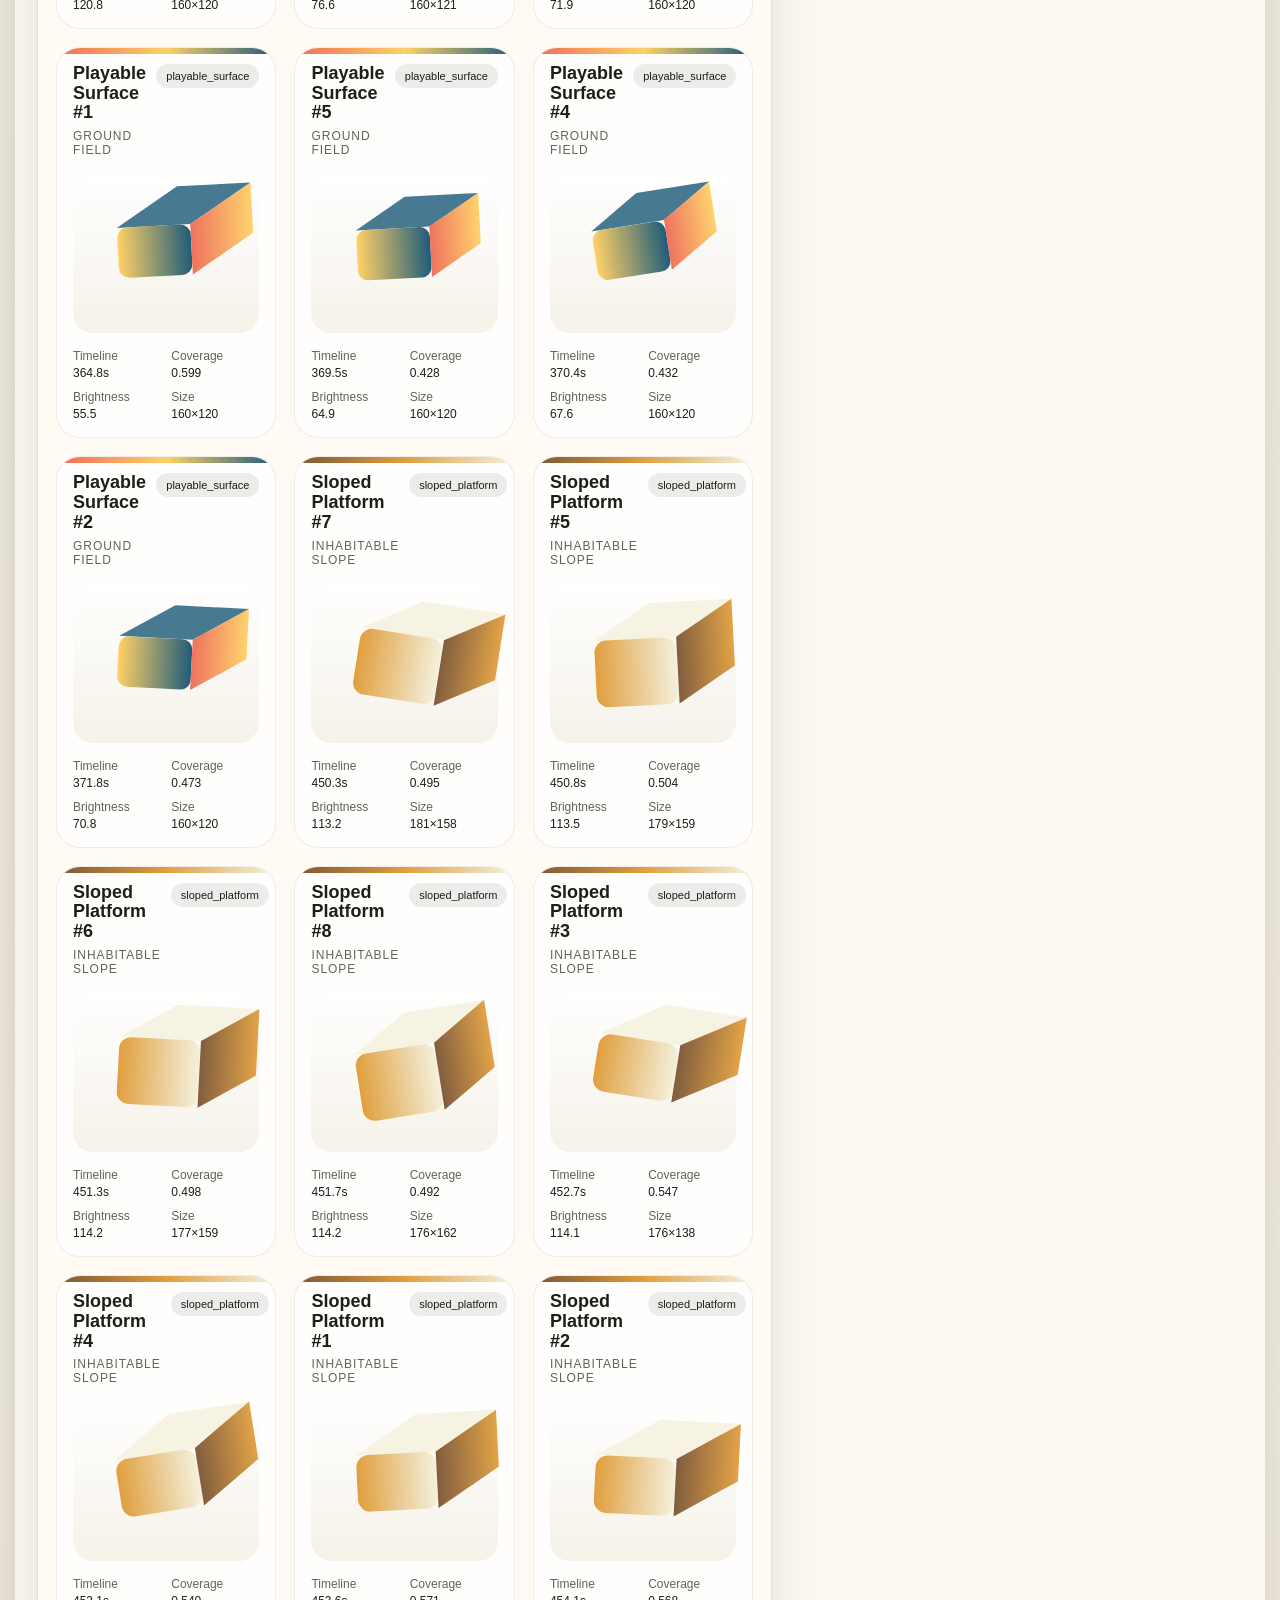
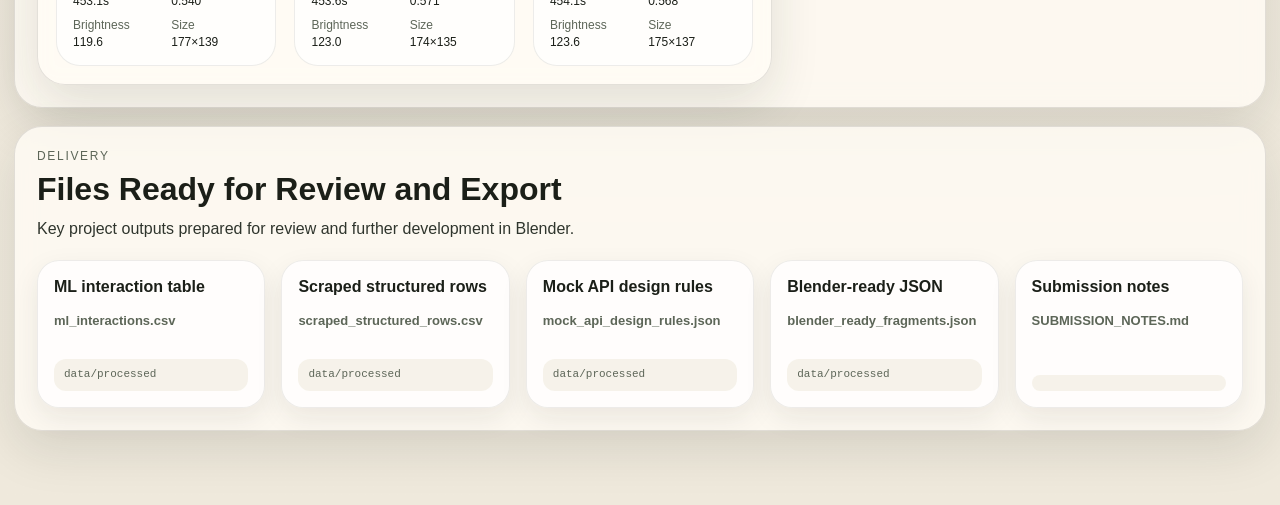
==== commit 6fc304d9: "Add files via upload" ====
--- a/frontend/index.html
+++ b/frontend/index.html
@@ -10,7 +10,7 @@
     <main class="page">
       <section class="hero">
         <div class="hero-copy">
-          <p class="eyebrow">Delivery Demo / 交付展示</p>
+          <p class="eyebrow">FINAL PROTOTYPE / 最终展示</p>
           <h1 id="project-title">Child-Space Interaction Workflow</h1>
           <p class="lede" id="project-subtitle"></p>
           <div class="hero-stats" id="hero-stats"></div>
@@ -31,9 +31,9 @@
           <p class="overview-label">System Narrative</p>
           <h2>From observed play behavior to reusable design fragments</h2>
           <p>
-            This interface is the final delivery view for the project. It combines video-based machine learning,
+            This interface is the final presentation view for the project. It combines video-based machine learning,
             structured web scraping, vectorisation, analysis plots, mock design-rule generation, and Blender-ready export
-            into one client-facing demo.
+            into one integrated research prototype.
           </p>
         </article>
         <article class="overview-card">
@@ -113,8 +113,8 @@
       <section class="section-card">
         <div class="section-header">
           <p class="section-kicker">Delivery</p>
-          <h2>Files Ready for Handoff</h2>
-          <p>Core artifacts that can be shared with the client, written into a report, or passed to Blender.</p>
+          <h2>Files Ready for Review and Export</h2>
+          <p>Key project outputs prepared for review and further development in Blender.</p>
         </div>
         <div class="deliverable-grid" id="deliverable-grid"></div>
       </section>
